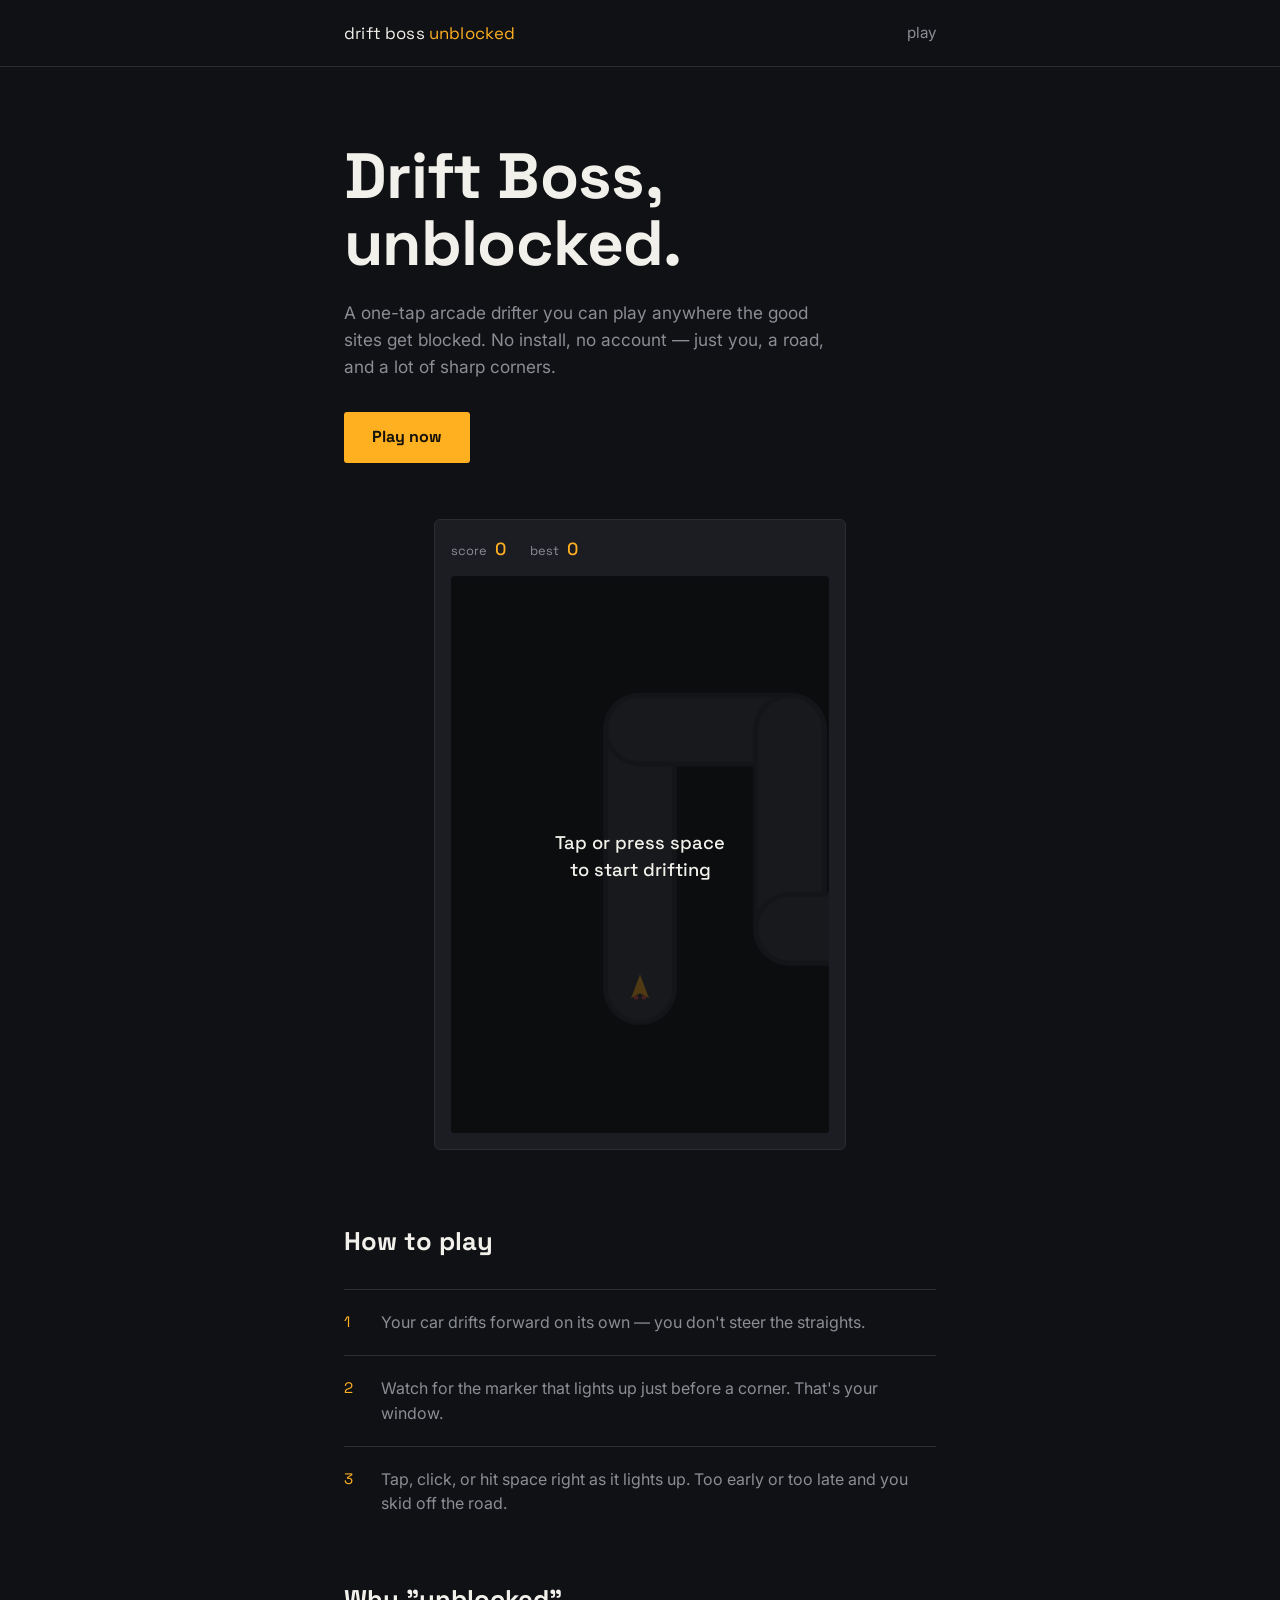
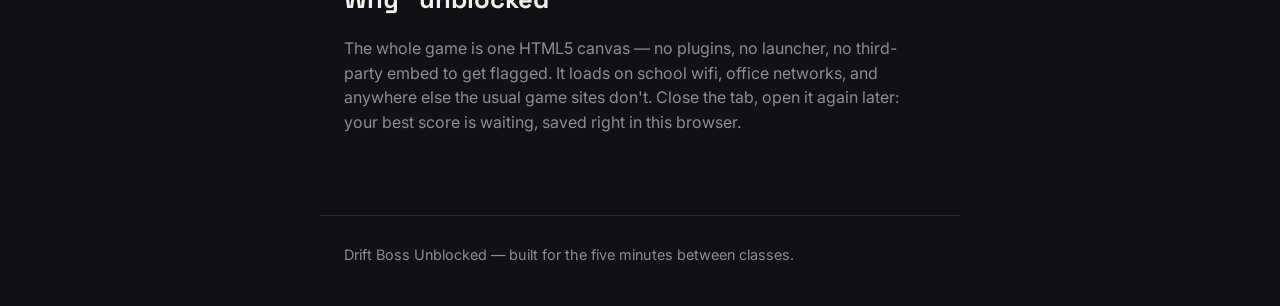
==== index.html @ 6c9bd5b9 "Add files via upload" ====
<!DOCTYPE html>
<html lang="en">
<head>
<meta charset="UTF-8">
<meta name="viewport" content="width=device-width, initial-scale=1.0">
<title>Drift Boss Unblocked</title>
<meta name="description" content="Play Drift Boss Unblocked — a one-tap arcade drifter that runs in your browser, no downloads or logins.">
<link rel="preconnect" href="https://fonts.googleapis.com">
<link rel="preconnect" href="https://fonts.gstatic.com" crossorigin>
<link href="https://fonts.googleapis.com/css2?family=Space+Grotesk:wght@400;500;700&family=Inter:wght@400;500&display=swap" rel="stylesheet">
<link rel="stylesheet" href="style.css">
</head>
<body>

<header class="site-header">
  <div class="wrap header-row">
    <span class="logo">drift boss <em>unblocked</em></span>
    <a class="nav-link" href="#play">play</a>
  </div>
</header>

<main>

  <section class="hero wrap">
    <h1>Drift Boss,<br>unblocked.</h1>
    <p class="lede">A one-tap arcade drifter you can play anywhere the good sites get blocked. No install, no account — just you, a road, and a lot of sharp corners.</p>
    <a class="cta" href="#play">Play now</a>
  </section>

  <section id="play" class="game-section wrap">
    <div class="game-frame">
      <div class="hud">
        <span class="hud-label">score</span>
        <span id="score">0</span>
        <span class="hud-label">best</span>
        <span id="best">0</span>
      </div>
      <canvas id="game" width="380" height="560" aria-label="Drift Boss game canvas"></canvas>
      <div id="overlay" class="overlay">
        <p id="overlay-text">Tap or press space<br>to start drifting</p>
      </div>
    </div>
  </section>

  <section class="howto wrap">
    <h2>How to play</h2>
    <ol>
      <li>
        <span class="num">1</span>
        <p>Your car drifts forward on its own — you don't steer the straights.</p>
      </li>
      <li>
        <span class="num">2</span>
        <p>Watch for the marker that lights up just before a corner. That's your window.</p>
      </li>
      <li>
        <span class="num">3</span>
        <p>Tap, click, or hit space right as it lights up. Too early or too late and you skid off the road.</p>
      </li>
    </ol>
  </section>

  <section class="about wrap">
    <h2>Why "unblocked"</h2>
    <p>The whole game is one HTML5 canvas — no plugins, no launcher, no third-party embed to get flagged. It loads on school wifi, office networks, and anywhere else the usual game sites don't. Close the tab, open it again later: your best score is waiting, saved right in this browser.</p>
  </section>

</main>

<footer class="site-footer wrap">
  <p>Drift Boss Unblocked — built for the five minutes between classes.</p>
</footer>

<script src="script.js"></script>
</body>
</html>
---- style.css ----
:root {
  --bg: #101114;
  --panel: #1b1d22;
  --road: #2a2d34;
  --amber: #ffb020;
  --red: #ff5a43;
  --text: #f2f0ea;
  --muted: #8b8d95;
  --hairline: #2b2d33;
}

* { box-sizing: border-box; }

html { scroll-behavior: smooth; }

body {
  margin: 0;
  background: var(--bg);
  color: var(--text);
  font-family: 'Inter', sans-serif;
  font-size: 16px;
  line-height: 1.55;
  -webkit-font-smoothing: antialiased;
}

h1, h2, .logo, .cta, .hud, #overlay-text {
  font-family: 'Space Grotesk', sans-serif;
}

.wrap {
  max-width: 640px;
  margin: 0 auto;
  padding: 0 24px;
}

a { color: inherit; }

:focus-visible {
  outline: 2px solid var(--amber);
  outline-offset: 3px;
}

/* header */

.site-header {
  border-bottom: 1px solid var(--hairline);
}

.header-row {
  display: flex;
  align-items: center;
  justify-content: space-between;
  padding-top: 20px;
  padding-bottom: 20px;
}

.logo {
  font-size: 1.05rem;
  letter-spacing: 0.01em;
}

.logo em {
  font-style: normal;
  color: var(--amber);
}

.nav-link {
  text-decoration: none;
  color: var(--muted);
  font-size: 0.95rem;
  border-bottom: 1px solid transparent;
  transition: color 0.15s ease, border-color 0.15s ease;
}

.nav-link:hover {
  color: var(--text);
  border-color: var(--muted);
}

/* hero */

.hero {
  padding-top: 76px;
  padding-bottom: 56px;
}

h1 {
  font-size: clamp(2.6rem, 7vw, 4rem);
  line-height: 1.04;
  font-weight: 700;
  margin: 0 0 24px;
  letter-spacing: -0.01em;
}

.lede {
  max-width: 46ch;
  color: var(--muted);
  font-size: 1.08rem;
  margin: 0 0 32px;
}

.cta {
  display: inline-block;
  background: var(--amber);
  color: #14120a;
  text-decoration: none;
  font-weight: 700;
  font-size: 1rem;
  padding: 13px 28px;
  border-radius: 3px;
  transition: transform 0.15s ease, background 0.15s ease;
}

.cta:hover {
  background: #ffc456;
  transform: translateY(-1px);
}

/* game */

.game-section {
  padding-bottom: 72px;
}

.game-frame {
  position: relative;
  background: var(--panel);
  border: 1px solid var(--hairline);
  border-radius: 6px;
  padding: 16px;
  max-width: 412px;
  margin: 0 auto;
}

.hud {
  display: flex;
  align-items: baseline;
  gap: 8px;
  margin-bottom: 12px;
  font-size: 1.1rem;
  font-weight: 500;
}

.hud-label {
  color: var(--muted);
  font-size: 0.8rem;
  font-weight: 400;
}

.hud-label:not(:first-child) {
  margin-left: 16px;
}

#score, #best {
  color: var(--amber);
}

canvas {
  display: block;
  width: 100%;
  height: auto;
  background: #0c0d10;
  border-radius: 4px;
  touch-action: manipulation;
  cursor: pointer;
}

.overlay {
  position: absolute;
  inset: 16px 16px 16px 16px;
  margin-top: 44px;
  display: flex;
  align-items: center;
  justify-content: center;
  text-align: center;
  background: rgba(12, 13, 16, 0.72);
  border-radius: 4px;
  padding: 24px;
  transition: opacity 0.2s ease;
}

.overlay.hidden {
  opacity: 0;
  pointer-events: none;
}

#overlay-text {
  font-size: 1.15rem;
  font-weight: 500;
  margin: 0;
  line-height: 1.5;
}

/* how to play */

.howto {
  padding-bottom: 64px;
}

.howto h2 {
  font-size: 1.6rem;
  margin: 0 0 28px;
}

.howto ol {
  list-style: none;
  margin: 0;
  padding: 0;
  display: flex;
  flex-direction: column;
  gap: 20px;
}

.howto li {
  display: flex;
  gap: 16px;
  align-items: flex-start;
  border-top: 1px solid var(--hairline);
  padding-top: 20px;
}

.howto li .num {
  font-family: 'Space Grotesk', sans-serif;
  color: var(--amber);
  font-size: 0.95rem;
  min-width: 1.4em;
}

.howto li p {
  margin: 0;
  color: var(--muted);
}

/* about */

.about {
  padding-bottom: 80px;
}

.about h2 {
  font-size: 1.6rem;
  margin: 0 0 16px;
}

.about p {
  max-width: 58ch;
  color: var(--muted);
  margin: 0;
}

/* footer */

.site-footer {
  border-top: 1px solid var(--hairline);
  padding: 28px 24px 40px;
}

.site-footer p {
  margin: 0;
  color: var(--muted);
  font-size: 0.9rem;
}

@media (max-width: 480px) {
  .hero { padding-top: 52px; }
  .header-row { padding-top: 16px; padding-bottom: 16px; }
}

@media (prefers-reduced-motion: reduce) {
  html { scroll-behavior: auto; }
  .cta, .nav-link, .overlay { transition: none; }
}
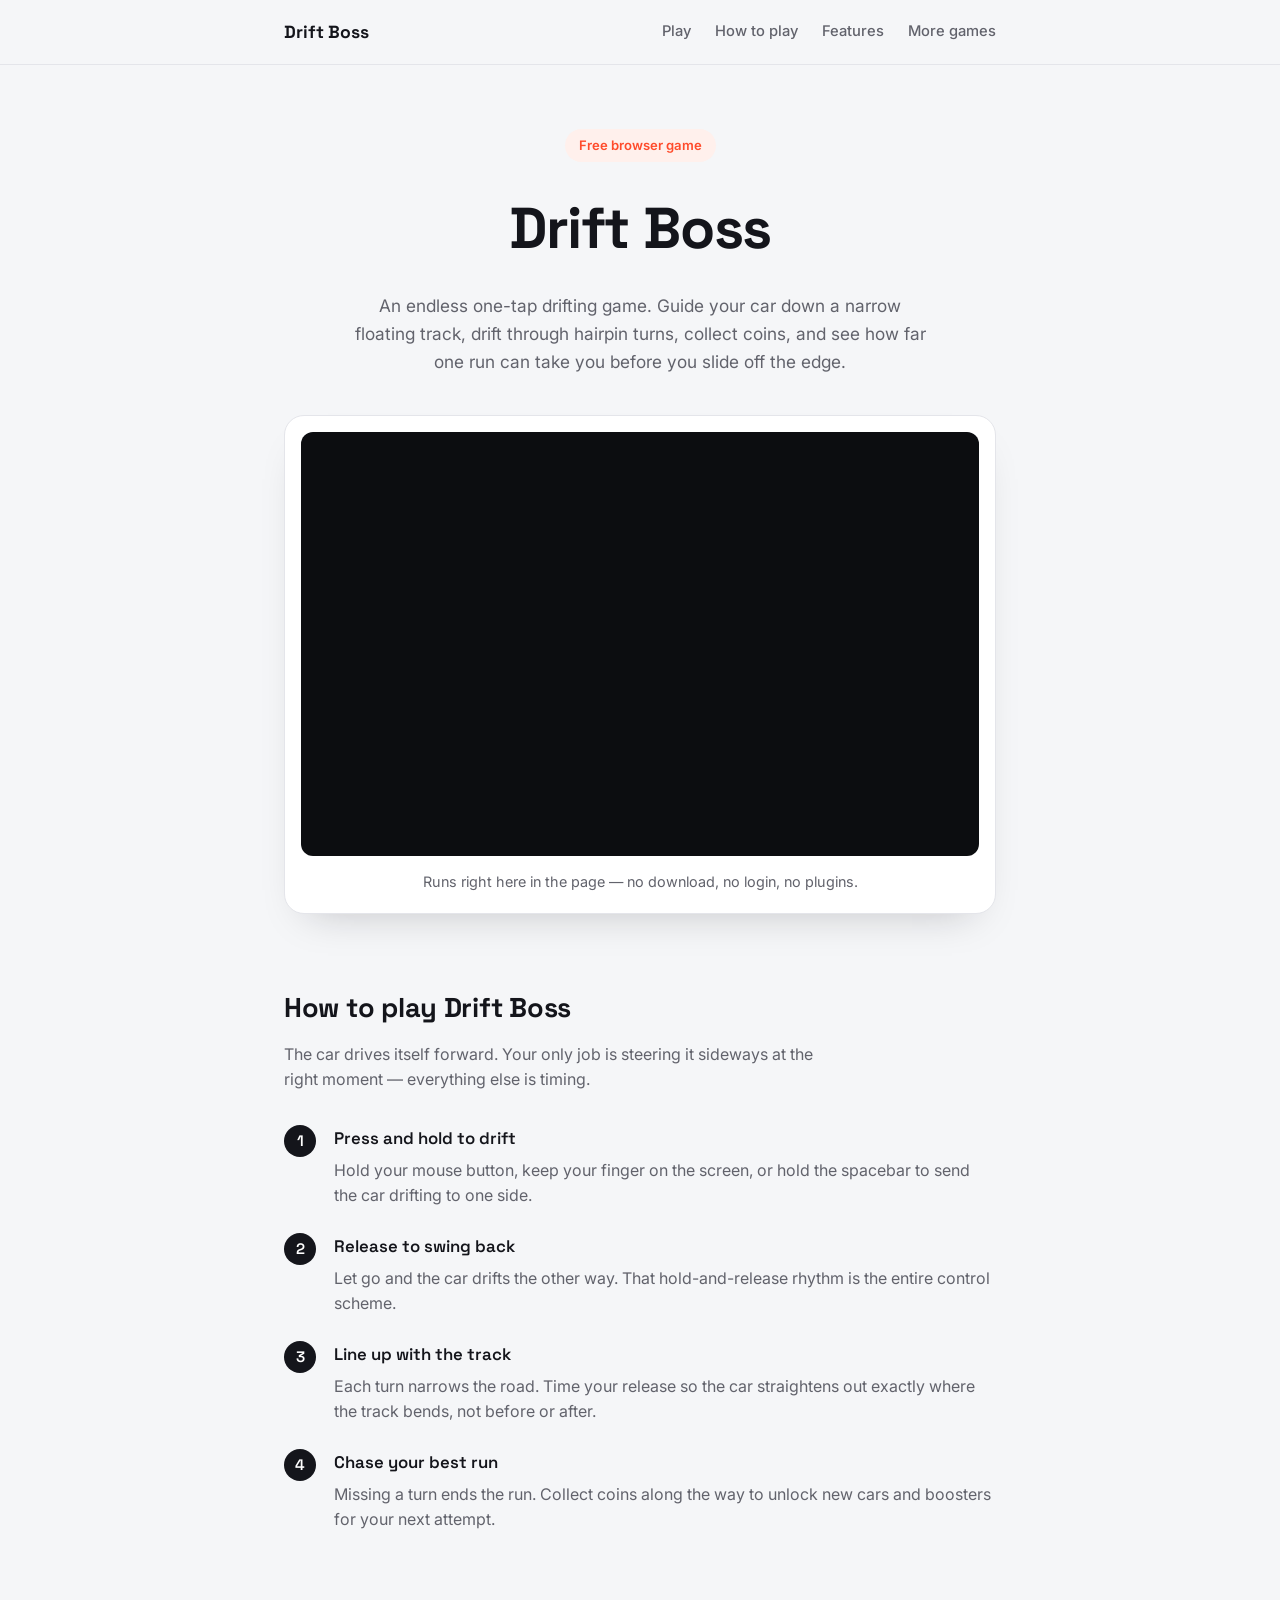
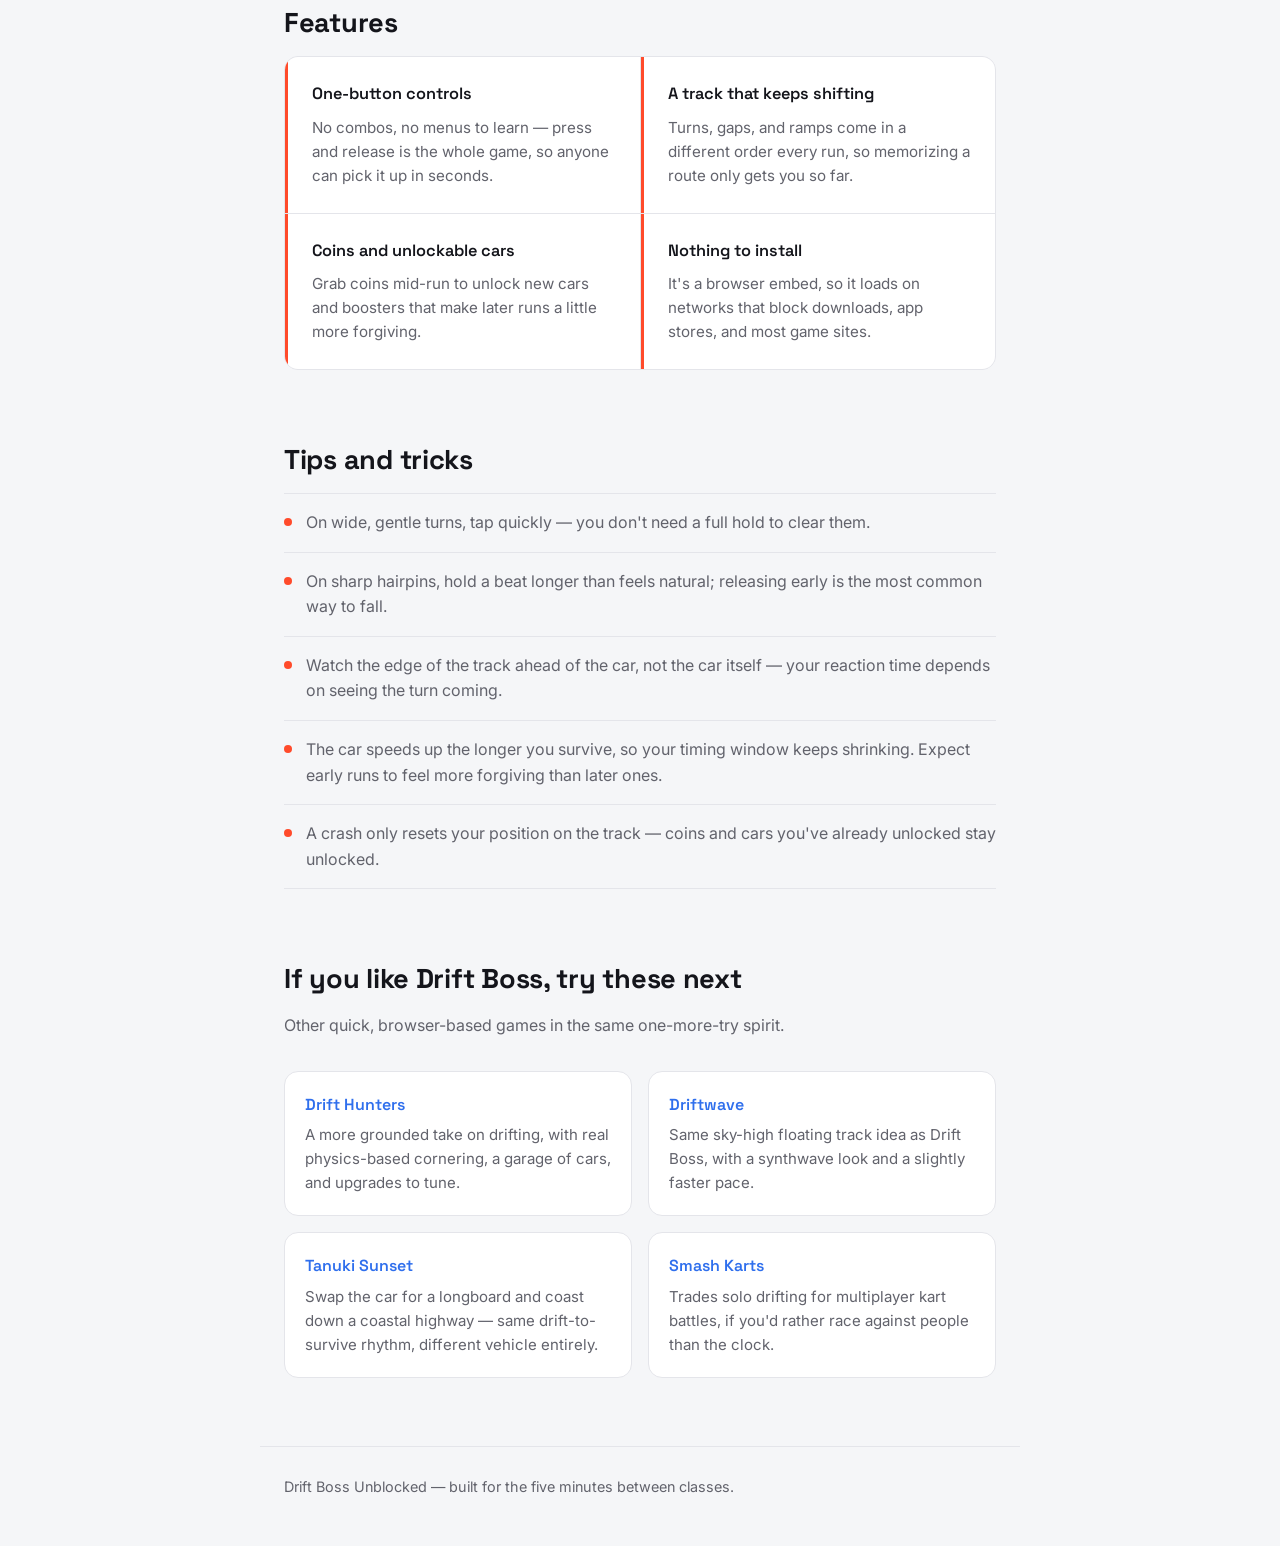
==== commit 9aa6ca0f: "Add files via upload" ====
--- a/index.html
+++ b/index.html
@@ -3,66 +3,133 @@
 <head>
 <meta charset="UTF-8">
 <meta name="viewport" content="width=device-width, initial-scale=1.0">
-<title>Drift Boss Unblocked</title>
-<meta name="description" content="Play Drift Boss Unblocked — a one-tap arcade drifter that runs in your browser, no downloads or logins.">
+<title>Drift Boss Unblocked — Play Free Online</title>
+<meta name="description" content="Play Drift Boss Unblocked free in your browser. Learn the controls, tips to beat your best score, and games to try next.">
 <link rel="preconnect" href="https://fonts.googleapis.com">
 <link rel="preconnect" href="https://fonts.gstatic.com" crossorigin>
-<link href="https://fonts.googleapis.com/css2?family=Space+Grotesk:wght@400;500;700&family=Inter:wght@400;500&display=swap" rel="stylesheet">
+<link href="https://fonts.googleapis.com/css2?family=Space+Grotesk:wght@500;600;700&family=Inter:wght@400;500;600&display=swap" rel="stylesheet">
 <link rel="stylesheet" href="style.css">
 </head>
 <body>
 
 <header class="site-header">
   <div class="wrap header-row">
-    <span class="logo">drift boss <em>unblocked</em></span>
-    <a class="nav-link" href="#play">play</a>
+    <span class="logo">Drift Boss</span>
+    <nav class="nav">
+      <a href="#play">Play</a>
+      <a href="#how-to-play">How to play</a>
+      <a href="#features">Features</a>
+      <a href="#alternatives">More games</a>
+    </nav>
   </div>
 </header>
 
 <main>
 
   <section class="hero wrap">
-    <h1>Drift Boss,<br>unblocked.</h1>
-    <p class="lede">A one-tap arcade drifter you can play anywhere the good sites get blocked. No install, no account — just you, a road, and a lot of sharp corners.</p>
-    <a class="cta" href="#play">Play now</a>
+    <span class="pill">Free browser game</span>
+    <h1>Drift Boss</h1>
+    <p class="lede">An endless one-tap drifting game. Guide your car down a narrow floating track, drift through hairpin turns, collect coins, and see how far one run can take you before you slide off the edge.</p>
   </section>
 
   <section id="play" class="game-section wrap">
     <div class="game-frame">
-      <div class="hud">
-        <span class="hud-label">score</span>
-        <span id="score">0</span>
-        <span class="hud-label">best</span>
-        <span id="best">0</span>
+      <div class="game-embed">
+        <iframe src="https://driftunlocked.com/embed/drift-boss-unblocked/" width="960" height="600" frameborder="0" scrolling="no" allow="autoplay; fullscreen; gamepad; encrypted-media" allowfullscreen loading="lazy" title="Drift Boss"></iframe>
       </div>
-      <canvas id="game" width="380" height="560" aria-label="Drift Boss game canvas"></canvas>
-      <div id="overlay" class="overlay">
-        <p id="overlay-text">Tap or press space<br>to start drifting</p>
+      <p class="game-caption">Runs right here in the page — no download, no login, no plugins.</p>
+    </div>
+  </section>
+
+  <section id="how-to-play" class="section wrap">
+    <h2>How to play Drift Boss</h2>
+    <p class="section-intro">The car drives itself forward. Your only job is steering it sideways at the right moment — everything else is timing.</p>
+    <ol class="steps">
+      <li>
+        <span class="num">1</span>
+        <div>
+          <h3>Press and hold to drift</h3>
+          <p>Hold your mouse button, keep your finger on the screen, or hold the spacebar to send the car drifting to one side.</p>
+        </div>
+      </li>
+      <li>
+        <span class="num">2</span>
+        <div>
+          <h3>Release to swing back</h3>
+          <p>Let go and the car drifts the other way. That hold-and-release rhythm is the entire control scheme.</p>
+        </div>
+      </li>
+      <li>
+        <span class="num">3</span>
+        <div>
+          <h3>Line up with the track</h3>
+          <p>Each turn narrows the road. Time your release so the car straightens out exactly where the track bends, not before or after.</p>
+        </div>
+      </li>
+      <li>
+        <span class="num">4</span>
+        <div>
+          <h3>Chase your best run</h3>
+          <p>Missing a turn ends the run. Collect coins along the way to unlock new cars and boosters for your next attempt.</p>
+        </div>
+      </li>
+    </ol>
+  </section>
+
+  <section id="features" class="section wrap">
+    <h2>Features</h2>
+    <div class="feature-list">
+      <div class="feature">
+        <h3>One-button controls</h3>
+        <p>No combos, no menus to learn — press and release is the whole game, so anyone can pick it up in seconds.</p>
+      </div>
+      <div class="feature">
+        <h3>A track that keeps shifting</h3>
+        <p>Turns, gaps, and ramps come in a different order every run, so memorizing a route only gets you so far.</p>
+      </div>
+      <div class="feature">
+        <h3>Coins and unlockable cars</h3>
+        <p>Grab coins mid-run to unlock new cars and boosters that make later runs a little more forgiving.</p>
+      </div>
+      <div class="feature">
+        <h3>Nothing to install</h3>
+        <p>It's a browser embed, so it loads on networks that block downloads, app stores, and most game sites.</p>
       </div>
     </div>
   </section>
 
-  <section class="howto wrap">
-    <h2>How to play</h2>
-    <ol>
-      <li>
-        <span class="num">1</span>
-        <p>Your car drifts forward on its own — you don't steer the straights.</p>
-      </li>
-      <li>
-        <span class="num">2</span>
-        <p>Watch for the marker that lights up just before a corner. That's your window.</p>
-      </li>
-      <li>
-        <span class="num">3</span>
-        <p>Tap, click, or hit space right as it lights up. Too early or too late and you skid off the road.</p>
-      </li>
-    </ol>
+  <section id="tips" class="section wrap">
+    <h2>Tips and tricks</h2>
+    <ul class="tips">
+      <li>On wide, gentle turns, tap quickly — you don't need a full hold to clear them.</li>
+      <li>On sharp hairpins, hold a beat longer than feels natural; releasing early is the most common way to fall.</li>
+      <li>Watch the edge of the track ahead of the car, not the car itself — your reaction time depends on seeing the turn coming.</li>
+      <li>The car speeds up the longer you survive, so your timing window keeps shrinking. Expect early runs to feel more forgiving than later ones.</li>
+      <li>A crash only resets your position on the track — coins and cars you've already unlocked stay unlocked.</li>
+    </ul>
   </section>
 
-  <section class="about wrap">
-    <h2>Why "unblocked"</h2>
-    <p>The whole game is one HTML5 canvas — no plugins, no launcher, no third-party embed to get flagged. It loads on school wifi, office networks, and anywhere else the usual game sites don't. Close the tab, open it again later: your best score is waiting, saved right in this browser.</p>
+  <section id="alternatives" class="section wrap">
+    <h2>If you like Drift Boss, try these next</h2>
+    <p class="section-intro">Other quick, browser-based games in the same one-more-try spirit.</p>
+    <div class="alt-list">
+      <div class="alt">
+        <h3>Drift Hunters</h3>
+        <p>A more grounded take on drifting, with real physics-based cornering, a garage of cars, and upgrades to tune.</p>
+      </div>
+      <div class="alt">
+        <h3>Driftwave</h3>
+        <p>Same sky-high floating track idea as Drift Boss, with a synthwave look and a slightly faster pace.</p>
+      </div>
+      <div class="alt">
+        <h3>Tanuki Sunset</h3>
+        <p>Swap the car for a longboard and coast down a coastal highway — same drift-to-survive rhythm, different vehicle entirely.</p>
+      </div>
+      <div class="alt">
+        <h3>Smash Karts</h3>
+        <p>Trades solo drifting for multiplayer kart battles, if you'd rather race against people than the clock.</p>
+      </div>
+    </div>
   </section>
 
 </main>
@@ -71,6 +138,5 @@
   <p>Drift Boss Unblocked — built for the five minutes between classes.</p>
 </footer>
 
-<script src="script.js"></script>
 </body>
 </html>
--- a/style.css
+++ b/style.css
@@ -1,12 +1,13 @@
 :root {
-  --bg: #101114;
-  --panel: #1b1d22;
-  --road: #2a2d34;
-  --amber: #ffb020;
-  --red: #ff5a43;
-  --text: #f2f0ea;
-  --muted: #8b8d95;
-  --hairline: #2b2d33;
+  --bg: #F5F6F8;
+  --surface: #FFFFFF;
+  --ink: #14151B;
+  --muted: #62636C;
+  --border: #E4E5EA;
+  --accent: #FF4B2B;
+  --accent-ink: #FFFFFF;
+  --accent-soft: #FFF0EC;
+  --blue: #2F6FED;
 }
 
 * { box-sizing: border-box; }
@@ -16,104 +17,100 @@
 body {
   margin: 0;
   background: var(--bg);
-  color: var(--text);
+  color: var(--ink);
   font-family: 'Inter', sans-serif;
   font-size: 16px;
-  line-height: 1.55;
+  line-height: 1.6;
   -webkit-font-smoothing: antialiased;
 }
 
-h1, h2, .logo, .cta, .hud, #overlay-text {
+h1, h2, h3, .logo {
   font-family: 'Space Grotesk', sans-serif;
+  margin: 0;
+}
+
+a { color: var(--blue); }
+
+:focus-visible {
+  outline: 2px solid var(--accent);
+  outline-offset: 3px;
 }
 
 .wrap {
-  max-width: 640px;
+  max-width: 760px;
   margin: 0 auto;
   padding: 0 24px;
 }
 
-a { color: inherit; }
-
-:focus-visible {
-  outline: 2px solid var(--amber);
-  outline-offset: 3px;
-}
-
 /* header */
 
 .site-header {
-  border-bottom: 1px solid var(--hairline);
+  position: sticky;
+  top: 0;
+  z-index: 10;
+  background: rgba(245, 246, 248, 0.85);
+  backdrop-filter: blur(10px);
+  border-bottom: 1px solid var(--border);
 }
 
 .header-row {
   display: flex;
   align-items: center;
   justify-content: space-between;
-  padding-top: 20px;
-  padding-bottom: 20px;
+  padding: 18px 24px;
 }
 
 .logo {
-  font-size: 1.05rem;
-  letter-spacing: 0.01em;
-}
-
-.logo em {
-  font-style: normal;
-  color: var(--amber);
-}
-
-.nav-link {
+  font-size: 1.1rem;
+  font-weight: 700;
+}
+
+.nav {
+  display: flex;
+  gap: 24px;
+}
+
+.nav a {
+  color: var(--muted);
   text-decoration: none;
-  color: var(--muted);
-  font-size: 0.95rem;
-  border-bottom: 1px solid transparent;
-  transition: color 0.15s ease, border-color 0.15s ease;
-}
-
-.nav-link:hover {
-  color: var(--text);
-  border-color: var(--muted);
-}
+  font-size: 0.92rem;
+  font-weight: 500;
+  transition: color 0.15s ease;
+}
+
+.nav a:hover { color: var(--ink); }
 
 /* hero */
 
 .hero {
-  padding-top: 76px;
-  padding-bottom: 56px;
+  padding-top: 64px;
+  padding-bottom: 40px;
+  text-align: center;
+}
+
+.pill {
+  display: inline-block;
+  background: var(--accent-soft);
+  color: var(--accent);
+  font-size: 0.82rem;
+  font-weight: 600;
+  padding: 6px 14px;
+  border-radius: 999px;
+  margin-bottom: 20px;
 }
 
 h1 {
-  font-size: clamp(2.6rem, 7vw, 4rem);
-  line-height: 1.04;
+  font-size: clamp(2.6rem, 7vw, 3.6rem);
   font-weight: 700;
-  margin: 0 0 24px;
-  letter-spacing: -0.01em;
+  letter-spacing: -0.02em;
+  margin-bottom: 18px;
 }
 
 .lede {
-  max-width: 46ch;
+  max-width: 52ch;
+  margin: 0 auto;
   color: var(--muted);
   font-size: 1.08rem;
-  margin: 0 0 32px;
-}
-
-.cta {
-  display: inline-block;
-  background: var(--amber);
-  color: #14120a;
-  text-decoration: none;
-  font-weight: 700;
-  font-size: 1rem;
-  padding: 13px 28px;
-  border-radius: 3px;
-  transition: transform 0.15s ease, background 0.15s ease;
-}
-
-.cta:hover {
-  background: #ffc456;
-  transform: translateY(-1px);
 }
 
 /* game */
@@ -123,136 +120,193 @@
 }
 
 .game-frame {
+  background: var(--surface);
+  border: 1px solid var(--border);
+  border-radius: 20px;
+  padding: 16px;
+  box-shadow: 0 20px 40px -24px rgba(20, 21, 27, 0.25);
+}
+
+.game-embed {
   position: relative;
-  background: var(--panel);
-  border: 1px solid var(--hairline);
-  border-radius: 6px;
-  padding: 16px;
-  max-width: 412px;
-  margin: 0 auto;
-}
-
-.hud {
-  display: flex;
-  align-items: baseline;
-  gap: 8px;
+  width: 100%;
+  aspect-ratio: 960 / 600;
+  border-radius: 12px;
+  overflow: hidden;
+  background: #0c0d10;
+}
+
+.game-embed iframe {
+  position: absolute;
+  inset: 0;
+  width: 100%;
+  height: 100%;
+  border: 0;
+}
+
+.game-caption {
+  text-align: center;
+  color: var(--muted);
+  font-size: 0.9rem;
+  margin: 14px 0 4px;
+}
+
+/* generic section */
+
+.section {
+  padding-bottom: 68px;
+}
+
+.section h2 {
+  font-size: 1.7rem;
+  font-weight: 700;
+  letter-spacing: -0.01em;
   margin-bottom: 12px;
-  font-size: 1.1rem;
-  font-weight: 500;
-}
-
-.hud-label {
-  color: var(--muted);
-  font-size: 0.8rem;
-  font-weight: 400;
-}
-
-.hud-label:not(:first-child) {
-  margin-left: 16px;
-}
-
-#score, #best {
-  color: var(--amber);
-}
-
-canvas {
-  display: block;
-  width: 100%;
-  height: auto;
-  background: #0c0d10;
-  border-radius: 4px;
-  touch-action: manipulation;
-  cursor: pointer;
-}
-
-.overlay {
-  position: absolute;
-  inset: 16px 16px 16px 16px;
-  margin-top: 44px;
+}
+
+.section-intro {
+  color: var(--muted);
+  max-width: 56ch;
+  margin: 0 0 32px;
+}
+
+/* how to play */
+
+.steps {
+  list-style: none;
+  margin: 0;
+  padding: 0;
+  display: flex;
+  flex-direction: column;
+  gap: 24px;
+}
+
+.steps li {
+  display: flex;
+  gap: 18px;
+  align-items: flex-start;
+}
+
+.steps .num {
+  flex: none;
+  width: 32px;
+  height: 32px;
+  border-radius: 50%;
+  background: var(--ink);
+  color: #fff;
+  font-family: 'Space Grotesk', sans-serif;
+  font-weight: 600;
+  font-size: 0.95rem;
   display: flex;
   align-items: center;
   justify-content: center;
-  text-align: center;
-  background: rgba(12, 13, 16, 0.72);
-  border-radius: 4px;
+}
+
+.steps h3 {
+  font-size: 1.05rem;
+  font-weight: 600;
+  margin-bottom: 6px;
+}
+
+.steps p {
+  margin: 0;
+  color: var(--muted);
+}
+
+/* features */
+
+.feature-list {
+  display: grid;
+  grid-template-columns: repeat(2, 1fr);
+  gap: 1px;
+  background: var(--border);
+  border: 1px solid var(--border);
+  border-radius: 14px;
+  overflow: hidden;
+}
+
+.feature {
+  background: var(--surface);
   padding: 24px;
-  transition: opacity 0.2s ease;
-}
-
-.overlay.hidden {
-  opacity: 0;
-  pointer-events: none;
-}
-
-#overlay-text {
-  font-size: 1.15rem;
-  font-weight: 500;
-  margin: 0;
-  line-height: 1.5;
-}
-
-/* how to play */
-
-.howto {
-  padding-bottom: 64px;
-}
-
-.howto h2 {
-  font-size: 1.6rem;
-  margin: 0 0 28px;
-}
-
-.howto ol {
+  border-left: 3px solid var(--accent);
+}
+
+.feature h3 {
+  font-size: 1.02rem;
+  font-weight: 600;
+  margin-bottom: 8px;
+}
+
+.feature p {
+  margin: 0;
+  color: var(--muted);
+  font-size: 0.95rem;
+}
+
+/* tips */
+
+.tips {
+  margin: 0;
+  padding: 0;
   list-style: none;
-  margin: 0;
-  padding: 0;
   display: flex;
   flex-direction: column;
-  gap: 20px;
-}
-
-.howto li {
-  display: flex;
+}
+
+.tips li {
+  padding: 16px 0;
+  border-top: 1px solid var(--border);
+  color: var(--muted);
+  position: relative;
+  padding-left: 22px;
+}
+
+.tips li:last-child { border-bottom: 1px solid var(--border); }
+
+.tips li::before {
+  content: "";
+  position: absolute;
+  left: 0;
+  top: 24px;
+  width: 8px;
+  height: 8px;
+  border-radius: 50%;
+  background: var(--accent);
+}
+
+/* alternatives */
+
+.alt-list {
+  display: grid;
+  grid-template-columns: repeat(2, 1fr);
   gap: 16px;
-  align-items: flex-start;
-  border-top: 1px solid var(--hairline);
-  padding-top: 20px;
-}
-
-.howto li .num {
-  font-family: 'Space Grotesk', sans-serif;
-  color: var(--amber);
-  font-size: 0.95rem;
-  min-width: 1.4em;
-}
-
-.howto li p {
-  margin: 0;
-  color: var(--muted);
-}
-
-/* about */
-
-.about {
-  padding-bottom: 80px;
-}
-
-.about h2 {
-  font-size: 1.6rem;
-  margin: 0 0 16px;
-}
-
-.about p {
-  max-width: 58ch;
-  color: var(--muted);
-  margin: 0;
+}
+
+.alt {
+  background: var(--surface);
+  border: 1px solid var(--border);
+  border-radius: 14px;
+  padding: 20px;
+}
+
+.alt h3 {
+  font-size: 1rem;
+  font-weight: 600;
+  margin-bottom: 6px;
+  color: var(--blue);
+}
+
+.alt p {
+  margin: 0;
+  color: var(--muted);
+  font-size: 0.94rem;
 }
 
 /* footer */
 
 .site-footer {
-  border-top: 1px solid var(--hairline);
-  padding: 28px 24px 40px;
+  border-top: 1px solid var(--border);
+  padding: 28px 24px 48px;
 }
 
 .site-footer p {
@@ -261,12 +315,16 @@
   font-size: 0.9rem;
 }
 
-@media (max-width: 480px) {
-  .hero { padding-top: 52px; }
-  .header-row { padding-top: 16px; padding-bottom: 16px; }
+@media (max-width: 640px) {
+  .header-row { padding: 14px 20px; }
+  .nav { gap: 16px; }
+  .nav a { font-size: 0.85rem; }
+  .hero { padding-top: 44px; }
+  .feature-list { grid-template-columns: 1fr; }
+  .alt-list { grid-template-columns: 1fr; }
 }
 
 @media (prefers-reduced-motion: reduce) {
   html { scroll-behavior: auto; }
-  .cta, .nav-link, .overlay { transition: none; }
-}
+  .nav a { transition: none; }
+}
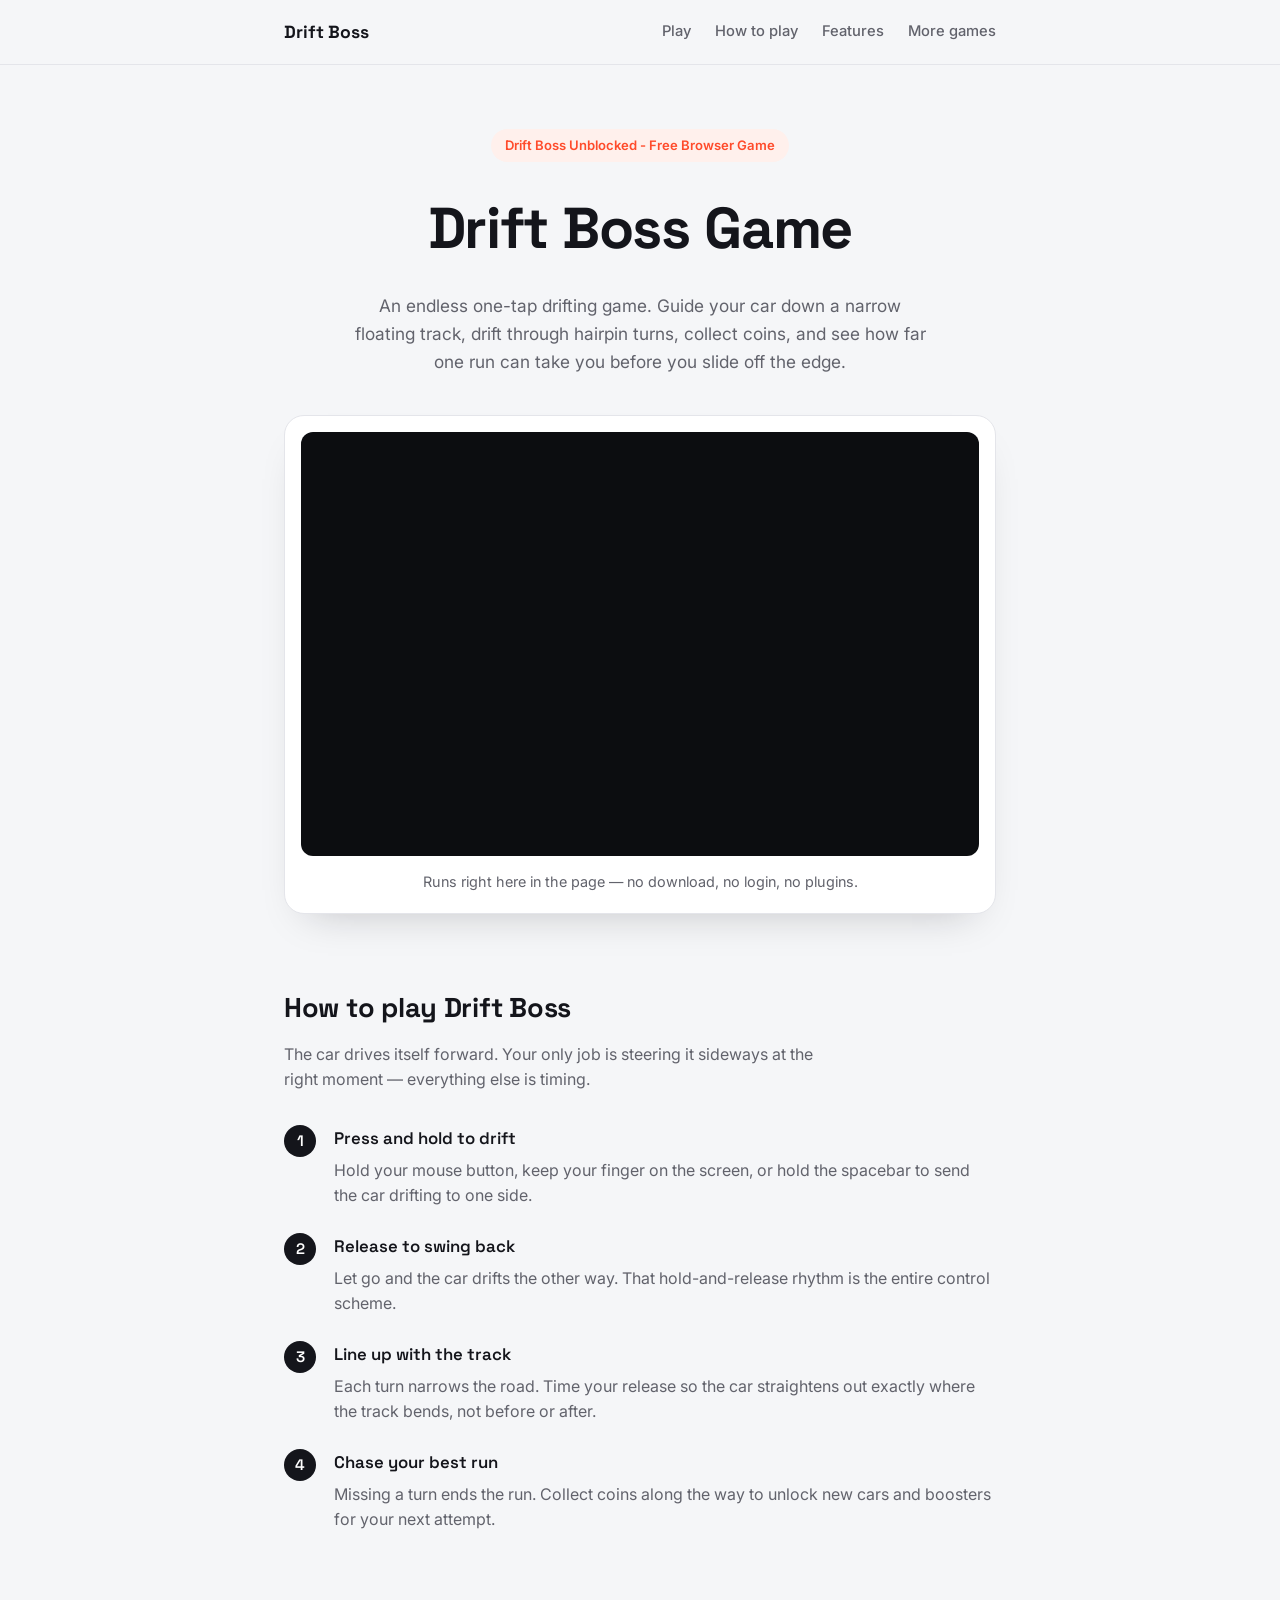
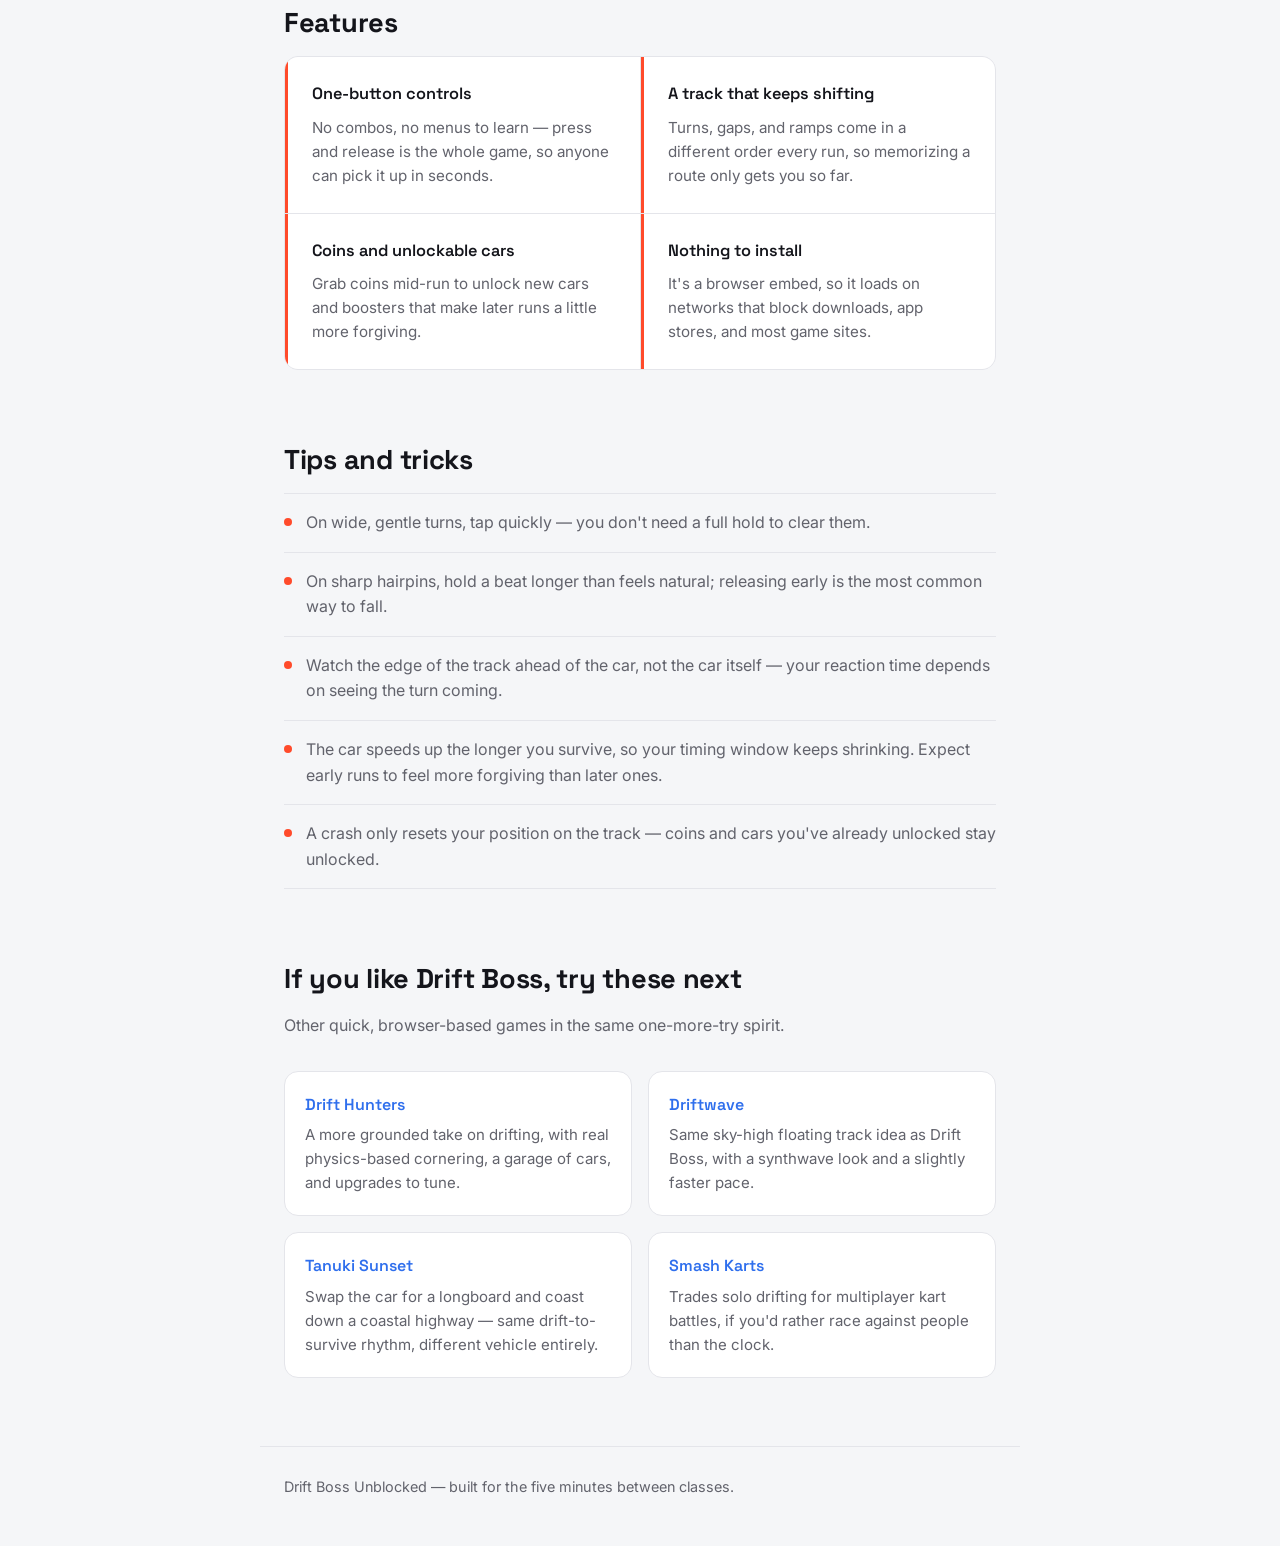
==== commit 6f31972c: "Update index.html" ====
--- a/index.html
+++ b/index.html
@@ -5,6 +5,7 @@
 <meta name="viewport" content="width=device-width, initial-scale=1.0">
 <title>Drift Boss Unblocked — Play Free Online</title>
 <meta name="description" content="Play Drift Boss Unblocked free in your browser. Learn the controls, tips to beat your best score, and games to try next.">
+<meta name="keywords" content="drift boss, driftboss, drift boss github, drift boss game, drift boss unblocked, drift boss game unblocked, unblocked drift boss, drift boss car game, drift boss unblocked game, game drift boss unblocked">
 <link rel="preconnect" href="https://fonts.googleapis.com">
 <link rel="preconnect" href="https://fonts.gstatic.com" crossorigin>
 <link href="https://fonts.googleapis.com/css2?family=Space+Grotesk:wght@500;600;700&family=Inter:wght@400;500;600&display=swap" rel="stylesheet">
@@ -27,8 +28,8 @@
 <main>
 
   <section class="hero wrap">
-    <span class="pill">Free browser game</span>
-    <h1>Drift Boss</h1>
+    <span class="pill">Drift Boss Unblocked - Free Browser Game</span>
+    <h1>Drift Boss Game</h1>
     <p class="lede">An endless one-tap drifting game. Guide your car down a narrow floating track, drift through hairpin turns, collect coins, and see how far one run can take you before you slide off the edge.</p>
   </section>
 
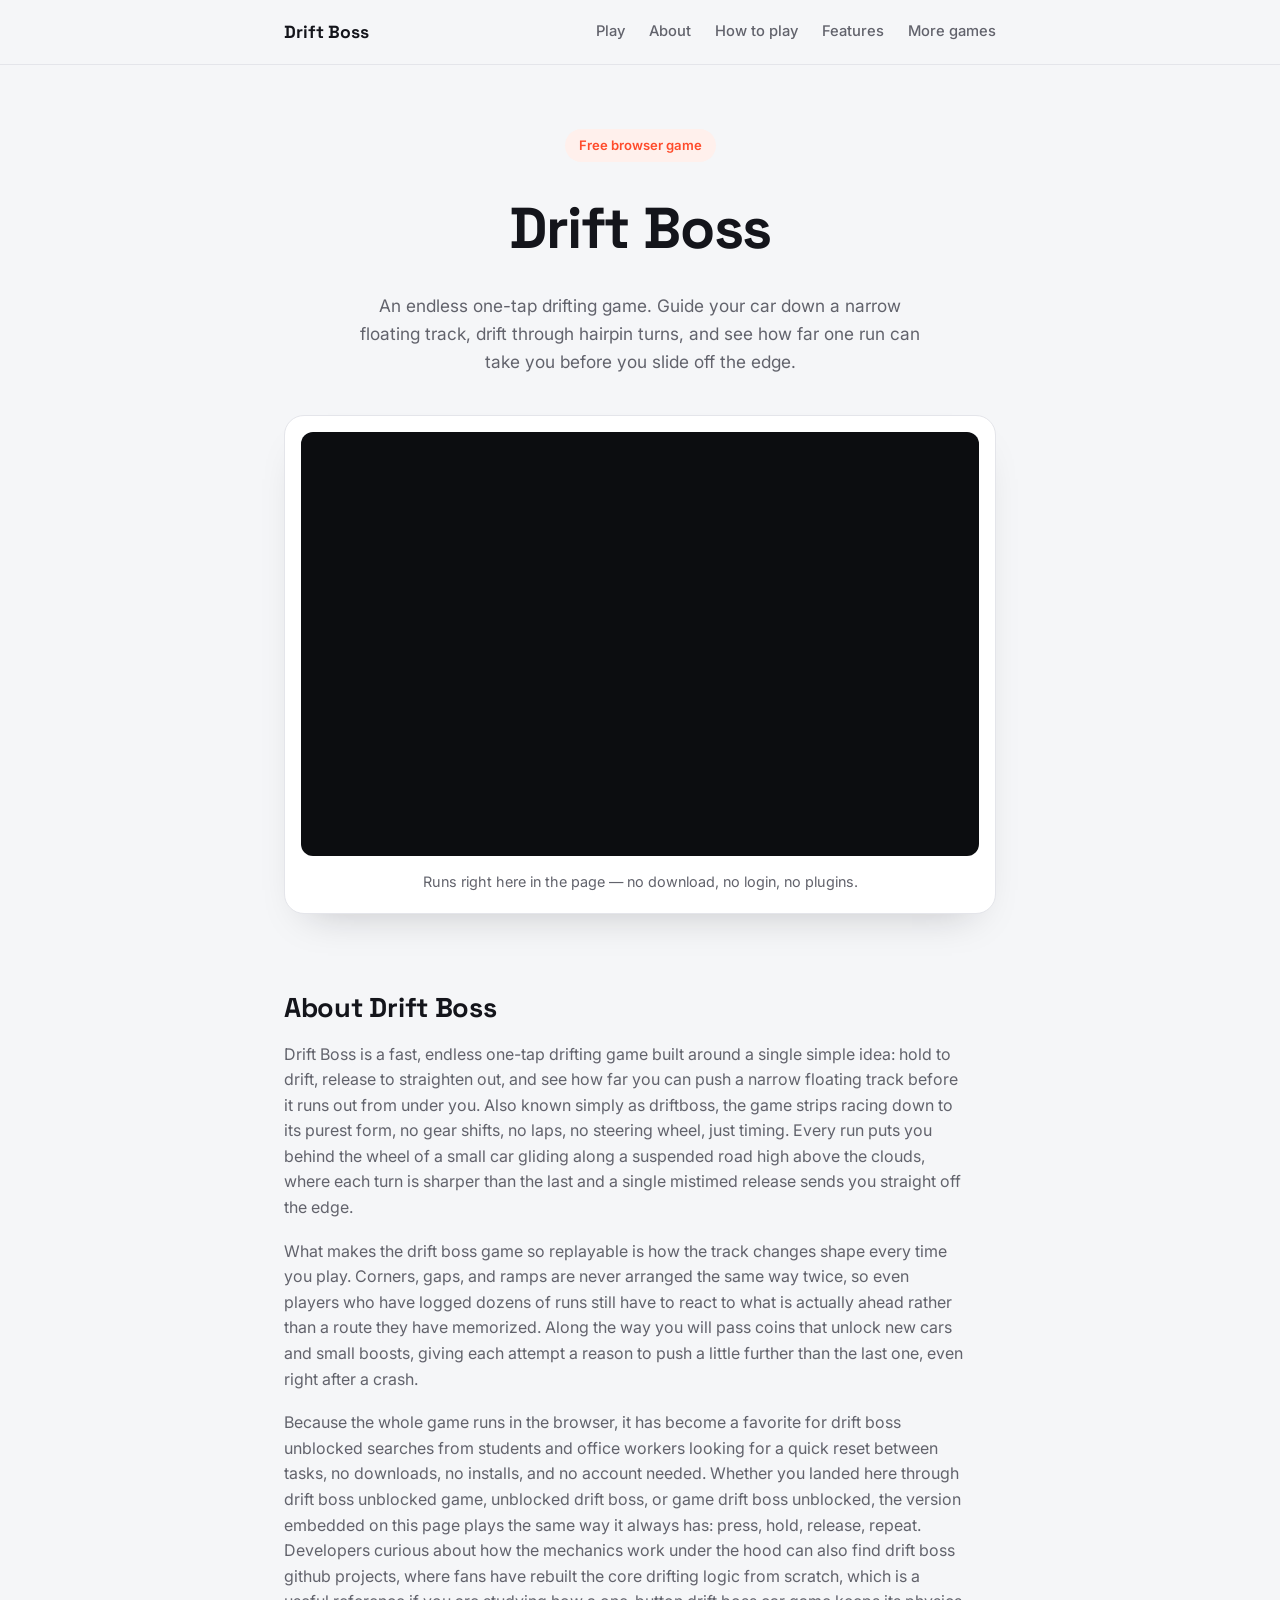
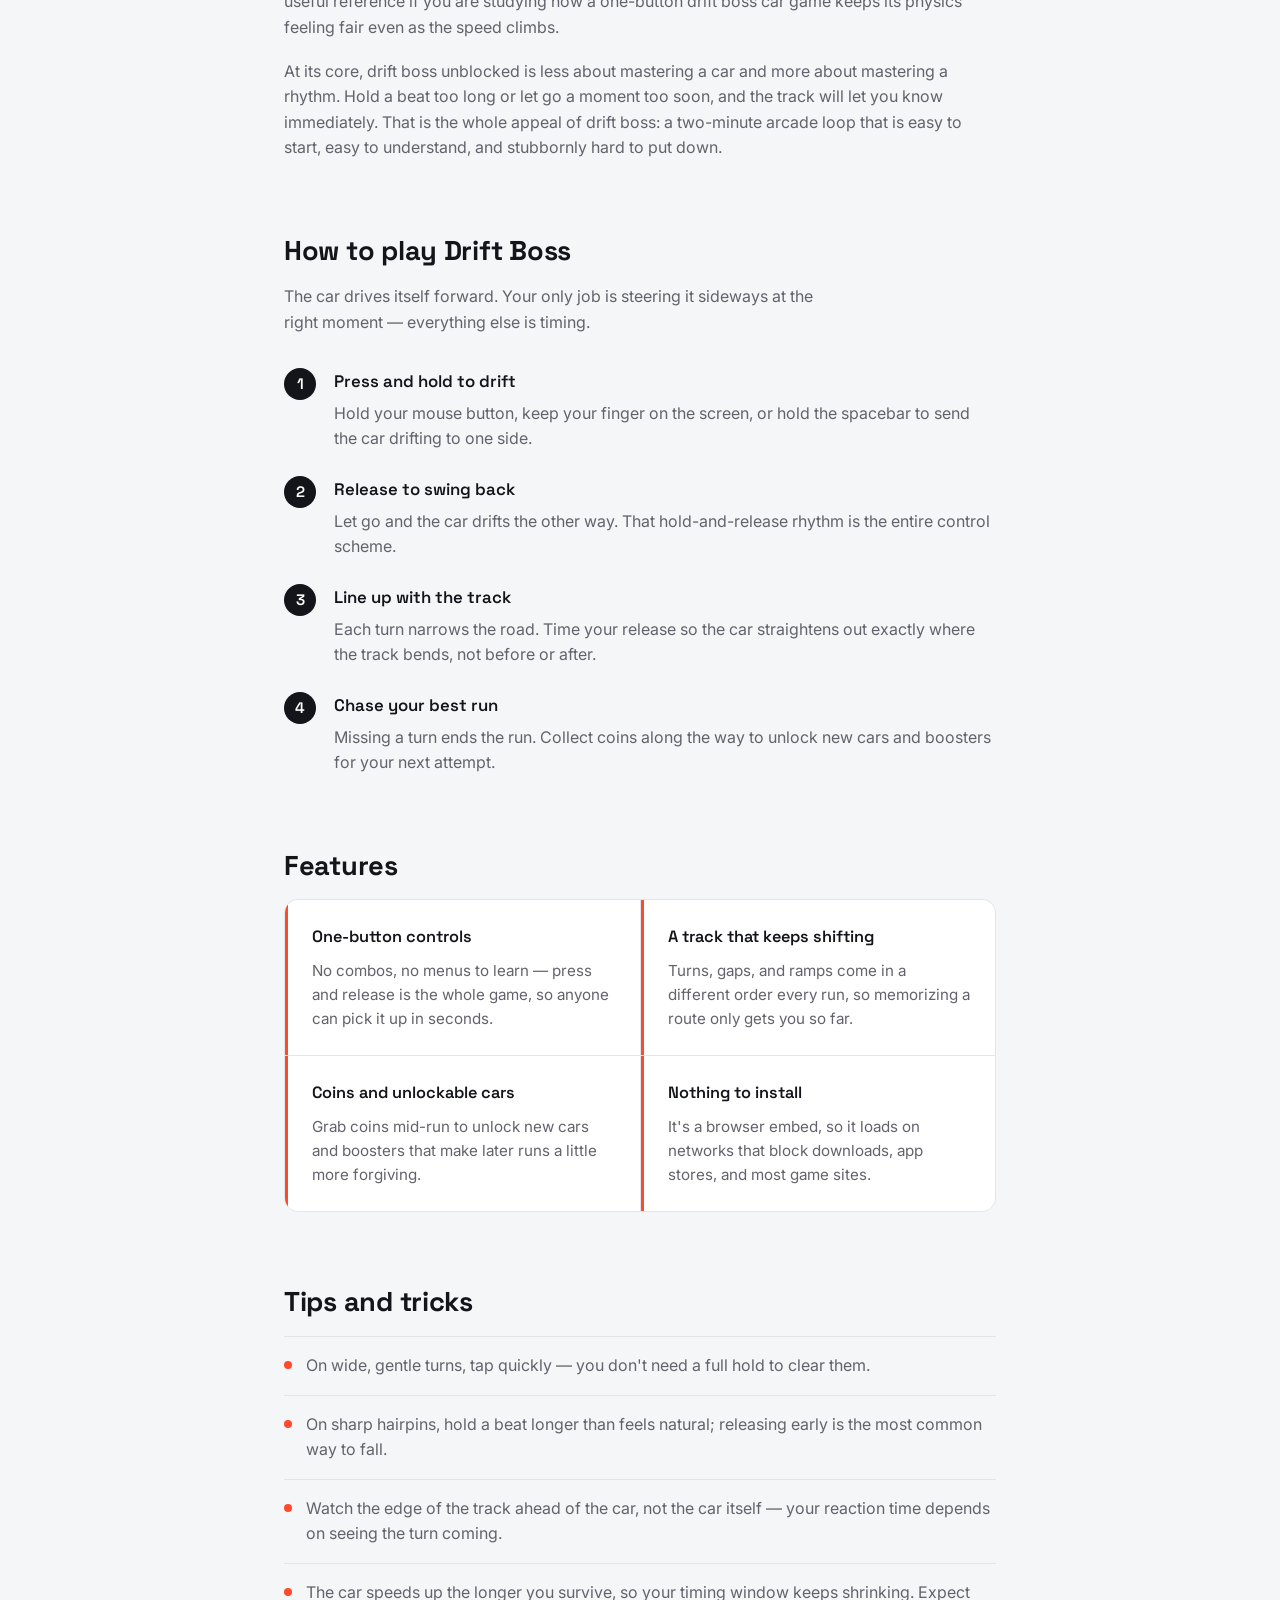
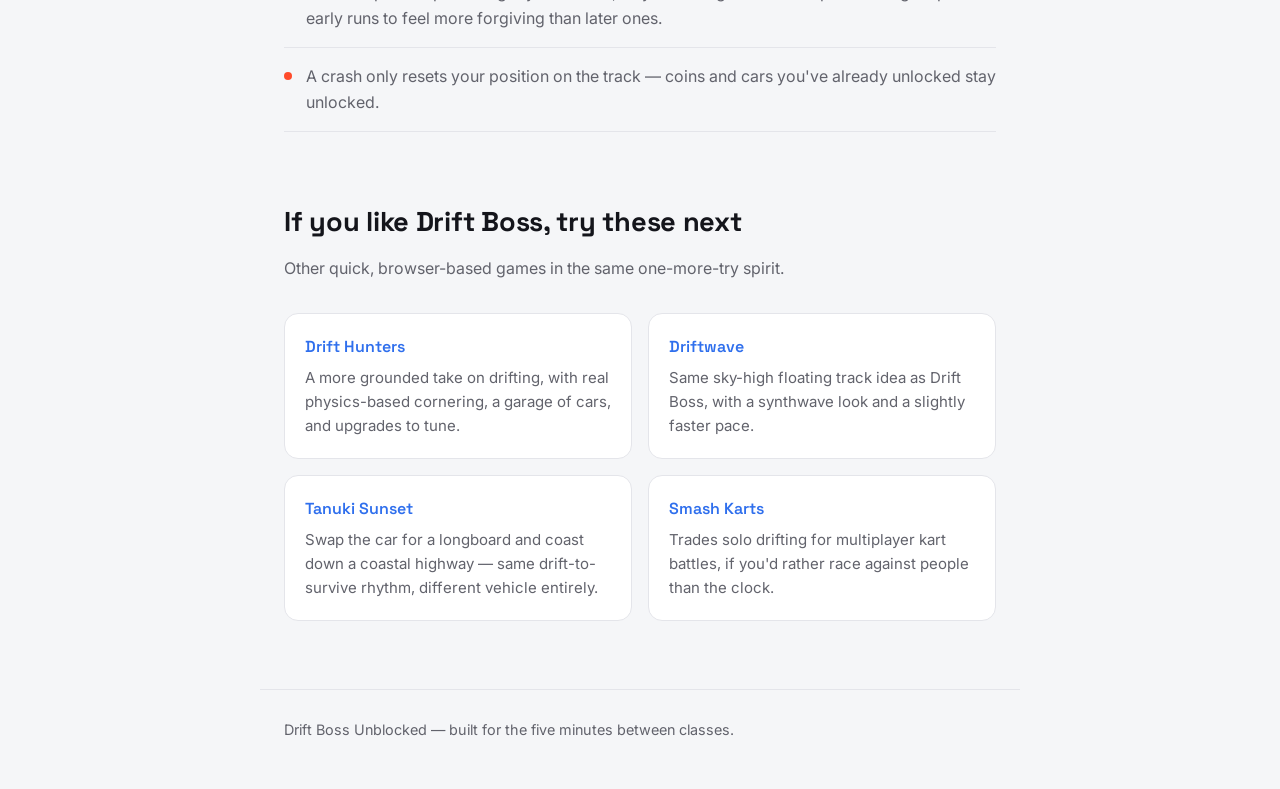
==== commit 72aece9e: "Add files via upload" ====
--- a/index.html
+++ b/index.html
@@ -5,7 +5,6 @@
 <meta name="viewport" content="width=device-width, initial-scale=1.0">
 <title>Drift Boss Unblocked — Play Free Online</title>
 <meta name="description" content="Play Drift Boss Unblocked free in your browser. Learn the controls, tips to beat your best score, and games to try next.">
-<meta name="keywords" content="drift boss, driftboss, drift boss github, drift boss game, drift boss unblocked, drift boss game unblocked, unblocked drift boss, drift boss car game, drift boss unblocked game, game drift boss unblocked">
 <link rel="preconnect" href="https://fonts.googleapis.com">
 <link rel="preconnect" href="https://fonts.gstatic.com" crossorigin>
 <link href="https://fonts.googleapis.com/css2?family=Space+Grotesk:wght@500;600;700&family=Inter:wght@400;500;600&display=swap" rel="stylesheet">
@@ -18,6 +17,7 @@
     <span class="logo">Drift Boss</span>
     <nav class="nav">
       <a href="#play">Play</a>
+      <a href="#about">About</a>
       <a href="#how-to-play">How to play</a>
       <a href="#features">Features</a>
       <a href="#alternatives">More games</a>
@@ -28,9 +28,9 @@
 <main>
 
   <section class="hero wrap">
-    <span class="pill">Drift Boss Unblocked - Free Browser Game</span>
-    <h1>Drift Boss Game</h1>
-    <p class="lede">An endless one-tap drifting game. Guide your car down a narrow floating track, drift through hairpin turns, collect coins, and see how far one run can take you before you slide off the edge.</p>
+    <span class="pill">Free browser game</span>
+    <h1>Drift Boss</h1>
+    <p class="lede">An endless one-tap drifting game. Guide your car down a narrow floating track, drift through hairpin turns, and see how far one run can take you before you slide off the edge.</p>
   </section>
 
   <section id="play" class="game-section wrap">
@@ -40,6 +40,14 @@
       </div>
       <p class="game-caption">Runs right here in the page — no download, no login, no plugins.</p>
     </div>
+  </section>
+
+  <section id="about" class="section wrap">
+    <h2>About Drift Boss</h2>
+    <p>Drift Boss is a fast, endless one-tap drifting game built around a single simple idea: hold to drift, release to straighten out, and see how far you can push a narrow floating track before it runs out from under you. Also known simply as driftboss, the game strips racing down to its purest form, no gear shifts, no laps, no steering wheel, just timing. Every run puts you behind the wheel of a small car gliding along a suspended road high above the clouds, where each turn is sharper than the last and a single mistimed release sends you straight off the edge.</p>
+    <p>What makes the drift boss game so replayable is how the track changes shape every time you play. Corners, gaps, and ramps are never arranged the same way twice, so even players who have logged dozens of runs still have to react to what is actually ahead rather than a route they have memorized. Along the way you will pass coins that unlock new cars and small boosts, giving each attempt a reason to push a little further than the last one, even right after a crash.</p>
+    <p>Because the whole game runs in the browser, it has become a favorite for drift boss unblocked searches from students and office workers looking for a quick reset between tasks, no downloads, no installs, and no account needed. Whether you landed here through drift boss unblocked game, unblocked drift boss, or game drift boss unblocked, the version embedded on this page plays the same way it always has: press, hold, release, repeat. Developers curious about how the mechanics work under the hood can also find drift boss github projects, where fans have rebuilt the core drifting logic from scratch, which is a useful reference if you are studying how a one-button drift boss car game keeps its physics feeling fair even as the speed climbs.</p>
+    <p>At its core, drift boss unblocked is less about mastering a car and more about mastering a rhythm. Hold a beat too long or let go a moment too soon, and the track will let you know immediately. That is the whole appeal of drift boss: a two-minute arcade loop that is easy to start, easy to understand, and stubbornly hard to put down.</p>
   </section>
 
   <section id="how-to-play" class="section wrap">
--- a/style.css
+++ b/style.css
@@ -170,6 +170,16 @@
   margin: 0 0 32px;
 }
 
+#about p {
+  max-width: 68ch;
+  color: var(--muted);
+  margin: 0 0 18px;
+}
+
+#about p:last-child {
+  margin-bottom: 0;
+}
+
 /* how to play */
 
 .steps {
